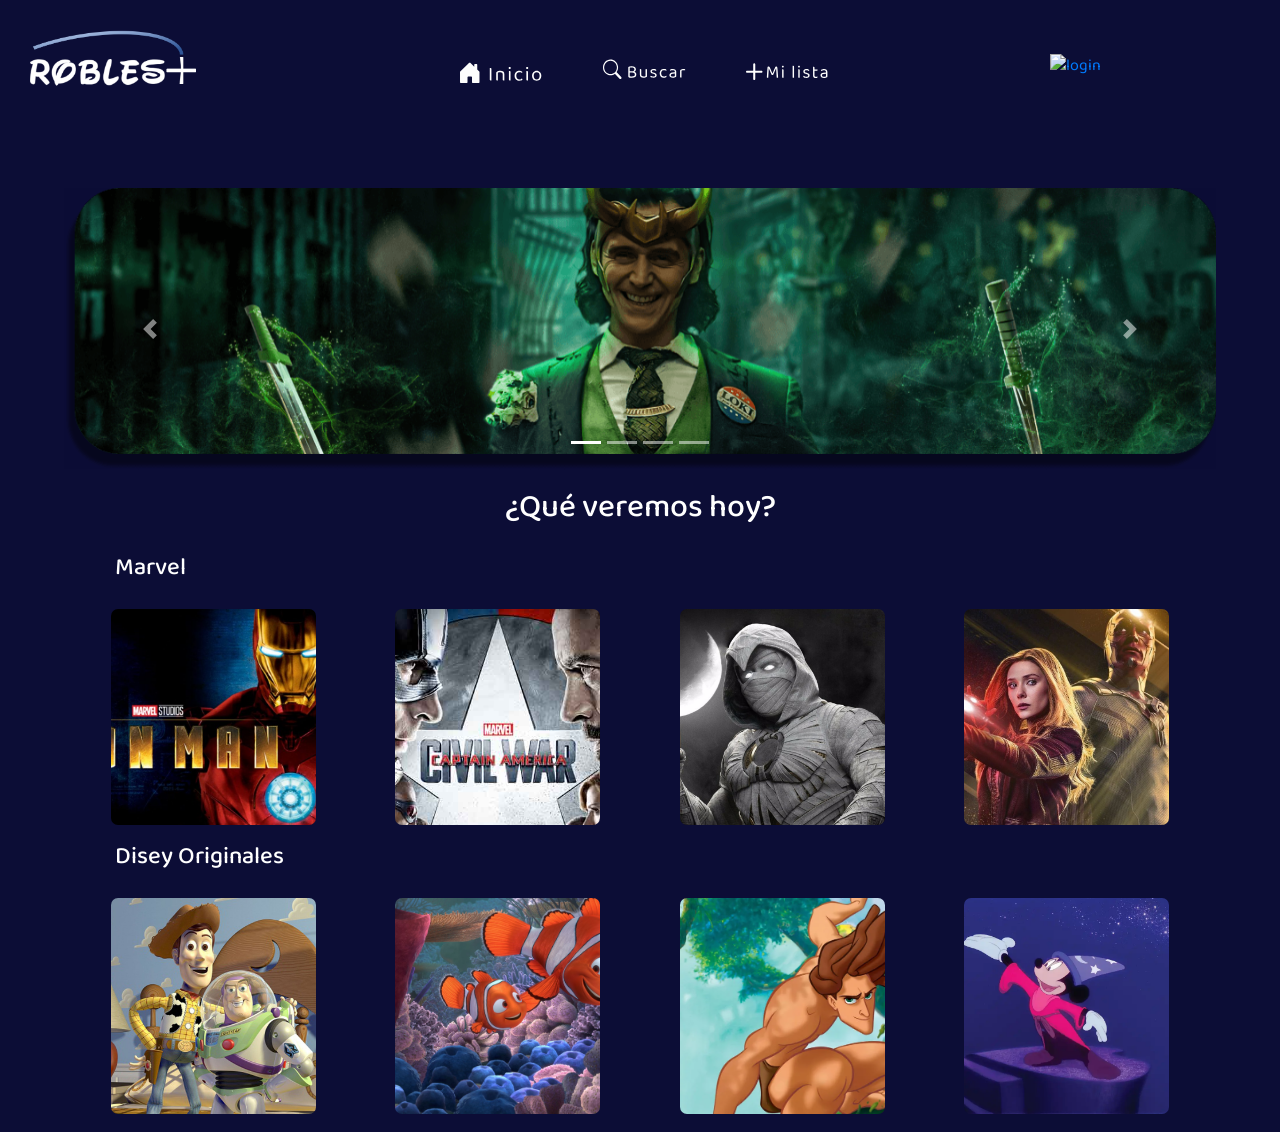
==== index.html @ 11cf2939 "update" ====
<!DOCTYPE html>
<html lang="en">
<head>
    <meta charset="UTF-8">
    <meta http-equiv="X-UA-Compatible" content="IE=edge">
    <meta name="viewport" content="width=device-width, initial-scale=1.0">
    <!-- Bootstrap css -->
    <link rel="stylesheet" href="https://cdn.jsdelivr.net/npm/bootstrap@4.6.1/dist/css/bootstrap.min.css" integrity="sha384-zCbKRCUGaJDkqS1kPbPd7TveP5iyJE0EjAuZQTgFLD2ylzuqKfdKlfG/eSrtxUkn" crossorigin="anonymous">    <link rel="stylesheet" href="css/style.css">
    <!-- Para iconos outline google -->
    <link rel="stylesheet" href="https://fonts.googleapis.com/css?family=Material+Icons+Outlined">
    <title>Robles+</title>
</head>
<body>

    <header class="header">

        <nav class="nav"> 
            <img src="assets/Logo Robles+.png" alt="Logo" class="logo" />  
            <a href="#"><img src="assets/Boton-Inicio.svg" alt="boton inicio"  class="btnnav"/></a>
            <a href="#"><img src="assets/Boton-Buscar.svg" alt="login"  class="btnnav"/></a>   
            <a href="#"><img src="assets/Boton-Lista.svg" alt="login"  class="btnnav"/></a>
            <a href="milista.html"><img src="assets/Loginbtn.svg" alt="login" class="login"/> </a> 
 
        </nav>
        
    </header>

    <section id="contenedor-slide">
        <div id="carouselExampleIndicators" class="carousel slide" data-ride="carousel">
            <ol class="carousel-indicators">
              <li data-target="#carouselExampleIndicators" data-slide-to="0" class="active"></li>
              <li data-target="#carouselExampleIndicators" data-slide-to="1"></li>
              <li data-target="#carouselExampleIndicators" data-slide-to="2"></li>
              <li data-target="#carouselExampleIndicators" data-slide-to="3"></li>
              
            </ol>
            <div class="carousel-inner">
              <div class="carousel-item active">
                <img class="d-block w-100" src="assets/img/marvel-slide.png" alt="First slide">
              </div>
              <div class="carousel-item">
                <img class="d-block w-100" src="assets/img/disney-slide.png" alt="Second slide">
              </div>
              <div class="carousel-item">
                <img class="d-block w-100" src="assets/img/stw-slide.png" alt="Third slide">
              </div>
              <div class="carousel-item">
                <img class="d-block w-100" src="assets/img/natgeo-slide.png" alt="Fourth slide">
              </div>
            </div>
            <a class="carousel-control-prev" href="#carouselExampleIndicators" role="button" data-slide="prev">
              <span class="carousel-control-prev-icon" aria-hidden="true"></span>
              <span class="sr-only"></span>
            </a>
            <a class="carousel-control-next" href="#carouselExampleIndicators" role="button" data-slide="next">
              <span class="carousel-control-next-icon" aria-hidden="true"></span>
              <span class="sr-only"></span>
            </a>
          </div>
    </section>
    
    <main class="main">
      
      <h2>¿Qué veremos hoy?</h2>

      <section class="contenedor-contenido">

        <div class="contenido">
          
            <h4>Marvel</h4>
          <a href=""><img src="assets/img/iron-man.jpg" alt="img"></a>
          <a href=""><img src="assets/img/civilwar.jpeg" alt="img"></a>
          <a href=""><img src="assets/img/moon.jpg" alt="img"></a>
          <a href=""><img src="assets/img/wandavision.jpg" alt="img"></a>
       
          <h4>Disey Originales</h4>
          <img src="assets/img/toystory.jpg" alt="img">
          <img src="assets/img/nemo.jpg" alt="img">
          <img src="assets/img/tarzan.jpg" alt="img">
          <img src="assets/img/mickey.jpg" alt="img">
        
        </div>

      </section>

    </main>

    
     <!-- Bootstrap JS  -->
<script src="https://cdn.jsdelivr.net/npm/jquery@3.5.1/dist/jquery.slim.min.js" integrity="sha384-DfXdz2htPH0lsSSs5nCTpuj/zy4C+OGpamoFVy38MVBnE+IbbVYUew+OrCXaRkfj" crossorigin="anonymous"></script>
<script src="https://cdn.jsdelivr.net/npm/bootstrap@4.6.1/dist/js/bootstrap.bundle.min.js" integrity="sha384-fQybjgWLrvvRgtW6bFlB7jaZrFsaBXjsOMm/tB9LTS58ONXgqbR9W8oWht/amnpF" crossorigin="anonymous"></script>

</body>
</html>
---- css/style.css ----
@import url('https://fonts.googleapis.com/css2?family=Baloo+Da+2:wght@400;500;600&display=swap');

:root
{
    --colorprimario: #0C0D36;
    --colorsecundario: #23459E;
    --colorextra: #1555B6;
    --blanco: white;

}

*
{
    /* Reseteamos propiedas del documento */
    margin: 0;
    padding: 0;
    outline: 0;
    box-sizing: border-box;
}


body{
    overflow-x:hidden
}

html, body{
    
    /* En el html y body se debe modificar su altura para que el degradado
    tenga sentido y se muestre bien*/

    height:100%;
    background-color: var(--colorprimario);
    font-family: 'Baloo Da 2', cursive;
    


}

.main h2
{
color: white;
margin-top: 1.5vw;
text-align: center;
}

.nav
{
    background-image: url("https://i.ibb.co/0fchgHs/Rectangle-5.png");
    min-height: 150px;
    width: 100vw;
}

.nav .logo
{
    
    width: 13vw;
    position: absolute;
    left: 30px;
    top: 30px;
}


.nav .btnnav
{
    
    float: left;
    position: relative;
    left: 300%;
    top: 55px;
    margin: 0 30px 0 30px;
    text-decoration: none;
    width: 6.5vw;



}

.nav .btnnav:hover
{
       /* Este dropsadow nos permite una sombra que rodea exactamente todo el contenido*/
       filter: drop-shadow(0 0 2.5px var(--blanco));
       transition: all 0.5s;
}



.nav .login
{
    width: 15vw; 
    position: absolute;
    left: 82%;
    top: 6%;
    transition: all 0.5s;

}

.nav .login:hover
{

    /* Este dropsadow nos permite una sombra que rodea exactamente todo el contenido*/
    filter: drop-shadow(0 0 2.5px var(--blanco));
    transition: all 0.5s;
  
    
}

#contenedor-slide
{
   
   margin-left: 5%;
   margin-top: 3%;
   width: 90vw;
   text-align: center;

}

/* Se encarga de la transición de slide*/
.carousel-item
{
    transition: all 0.5s ;
}

/* Estilos para el contenedor de contenido*/
.contenedor-contenido
{
    position: relative;
    left: 5vw;
    width: 90vw;

}


.contenido
{

  position: relative;
  margin-top: 3vh;
  text-align: center;
  color: var(--blanco);
    
}

.contenido img
{
    position: relative;
    margin-left: 3vw;
    margin-right: 3vw;
    margin-top: 2vh;
    margin-bottom: 2vh;
    width: 16vw;
    height: 24vh;
    border-radius: 7px;
    transition: all 0.5s;
    /*Esta propiedad permite que las imagenes no se estiren*/
    object-fit: cover;
    
}

.contenido img:hover
{
    filter: drop-shadow(0 0 4px var(--blanco));
    transition: all 0.5s;
}

.contenido h4
{

    position: relative;
    text-align: left;
    margin-left: 4vw;
    transition: all 0.5s;
    
}

.contenido h4:hover
{
    filter: drop-shadow(0 0 2px var(--blanco));
    transition: all 0.5s;
}
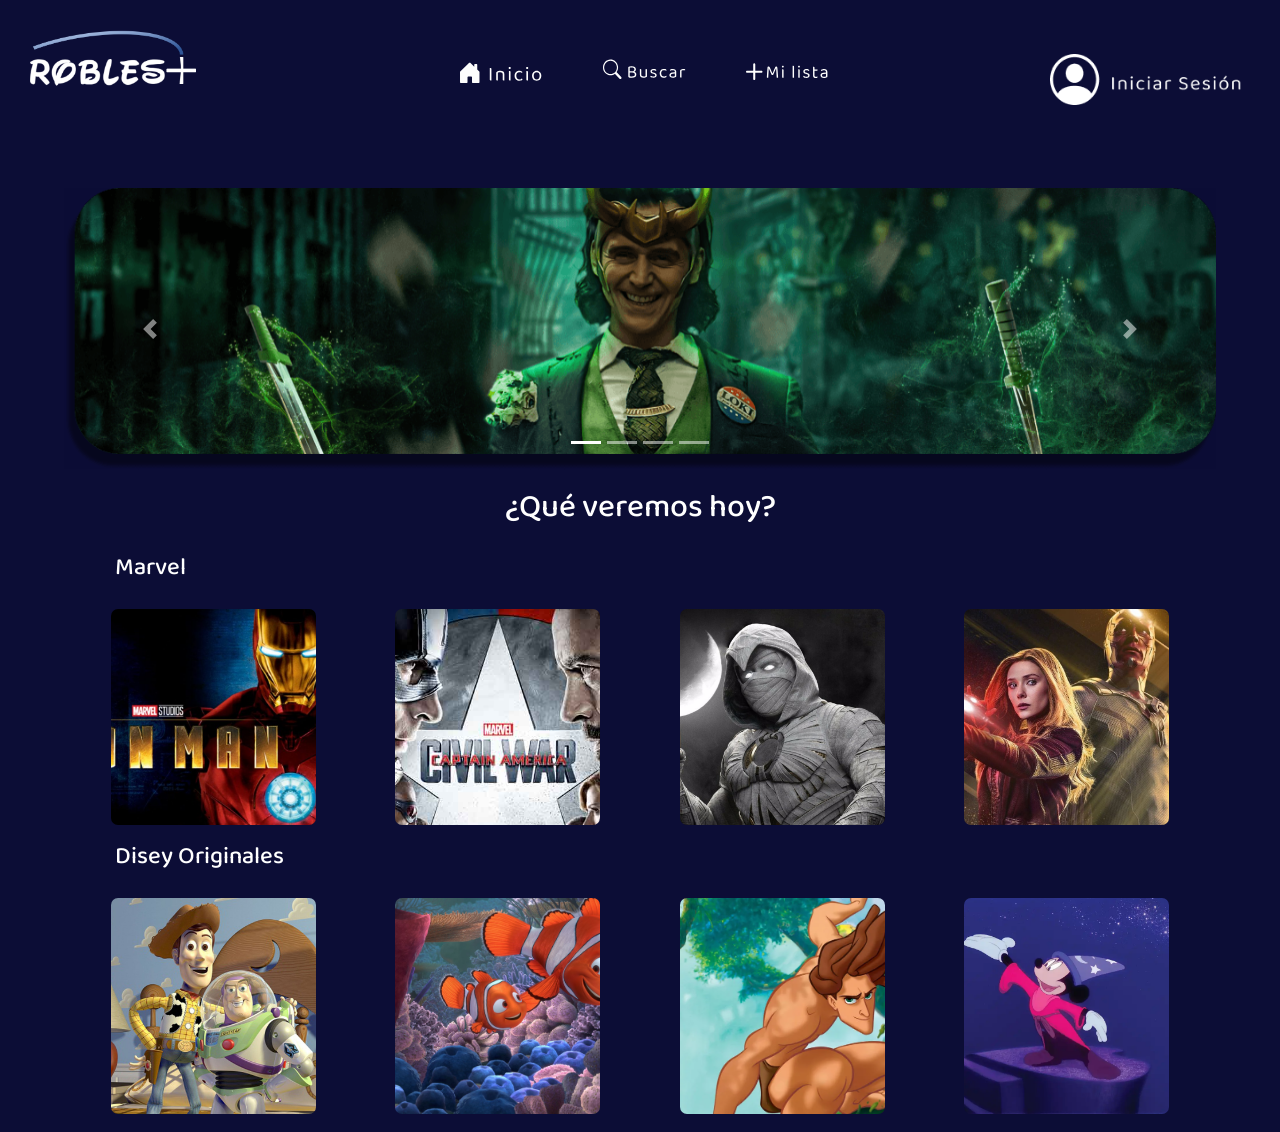
==== commit 130d69f2: "update" ====
--- a/index.html
+++ b/index.html
@@ -19,7 +19,7 @@
             <a href="#"><img src="assets/Boton-Inicio.svg" alt="boton inicio"  class="btnnav"/></a>
             <a href="#"><img src="assets/Boton-Buscar.svg" alt="login"  class="btnnav"/></a>   
             <a href="#"><img src="assets/Boton-Lista.svg" alt="login"  class="btnnav"/></a>
-            <a href="milista.html"><img src="assets/Loginbtn.svg" alt="login" class="login"/> </a> 
+            <a href="milista.html"><img src="assets/img/loginbtn.png" alt="login" class="login"/> </a> 
  
         </nav>
         
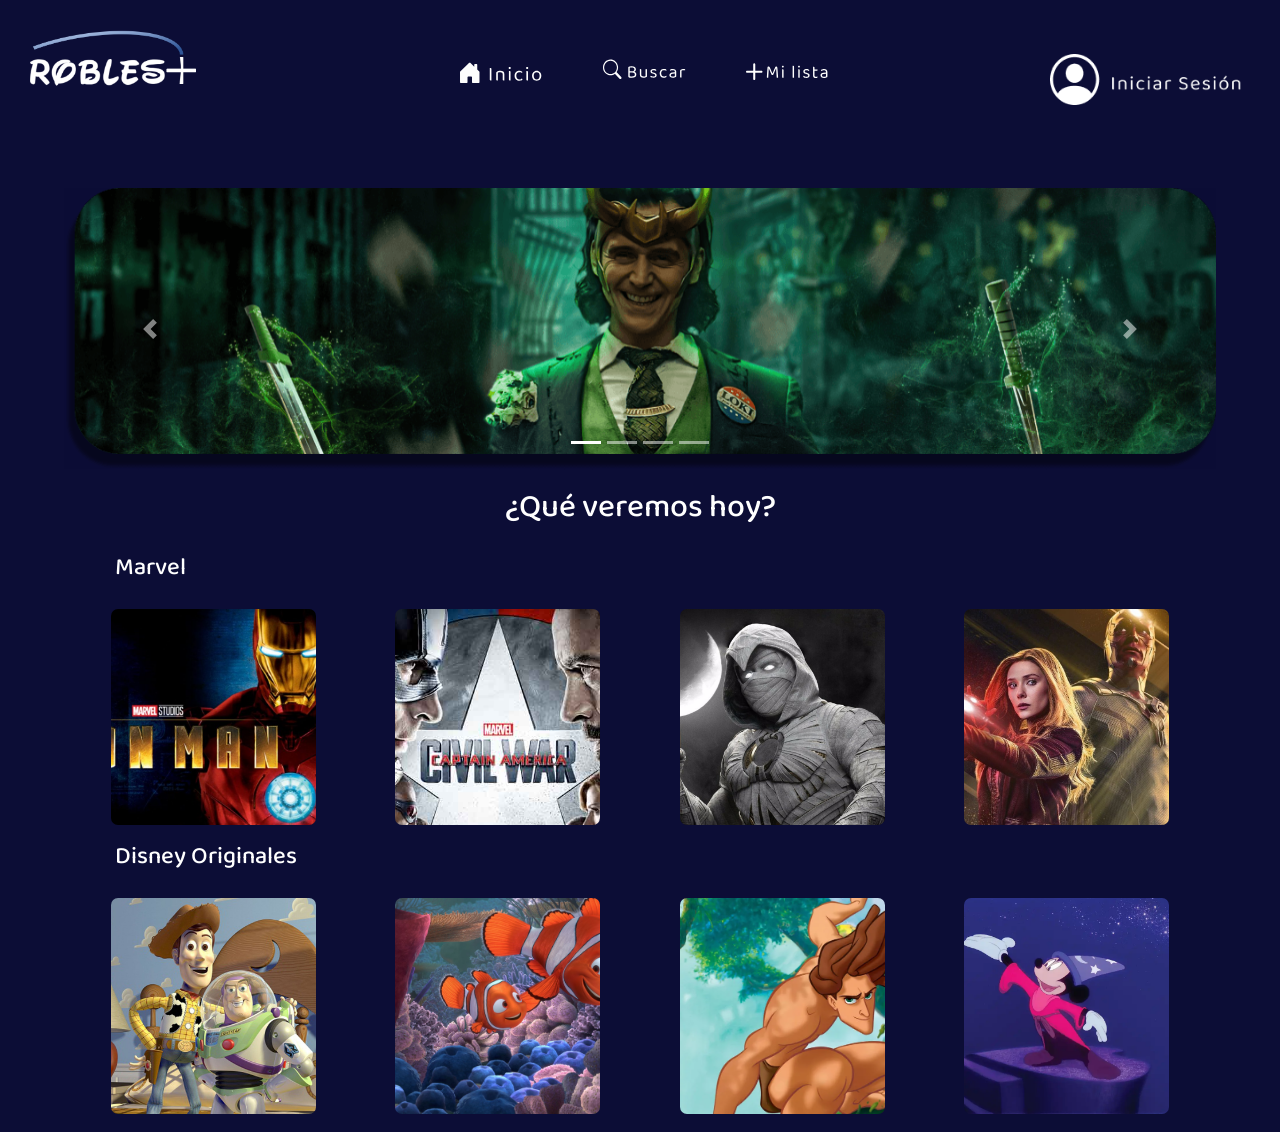
==== commit a7bf3cee: "Update index.html" ====
--- a/index.html
+++ b/index.html
@@ -1,11 +1,12 @@
 <!DOCTYPE html>
-<html lang="en">
+<html lang="es">
 <head>
     <meta charset="UTF-8">
     <meta http-equiv="X-UA-Compatible" content="IE=edge">
     <meta name="viewport" content="width=device-width, initial-scale=1.0">
     <!-- Bootstrap css -->
-    <link rel="stylesheet" href="https://cdn.jsdelivr.net/npm/bootstrap@4.6.1/dist/css/bootstrap.min.css" integrity="sha384-zCbKRCUGaJDkqS1kPbPd7TveP5iyJE0EjAuZQTgFLD2ylzuqKfdKlfG/eSrtxUkn" crossorigin="anonymous">    <link rel="stylesheet" href="css/style.css">
+    <link rel="stylesheet" href="https://cdn.jsdelivr.net/npm/bootstrap@4.6.1/dist/css/bootstrap.min.css" integrity="sha384-zCbKRCUGaJDkqS1kPbPd7TveP5iyJE0EjAuZQTgFLD2ylzuqKfdKlfG/eSrtxUkn" crossorigin="anonymous">    
+    <link rel="stylesheet" href="assets/css/style.css">
     <!-- Para iconos outline google -->
     <link rel="stylesheet" href="https://fonts.googleapis.com/css?family=Material+Icons+Outlined">
     <title>Robles+</title>
@@ -15,10 +16,10 @@
     <header class="header">
 
         <nav class="nav"> 
-            <img src="assets/Logo Robles+.png" alt="Logo" class="logo" />  
-            <a href="#"><img src="assets/Boton-Inicio.svg" alt="boton inicio"  class="btnnav"/></a>
-            <a href="#"><img src="assets/Boton-Buscar.svg" alt="login"  class="btnnav"/></a>   
-            <a href="#"><img src="assets/Boton-Lista.svg" alt="login"  class="btnnav"/></a>
+            <img src="assets/img/Logo Robles+.png" alt="Logo" class="logo" />  
+            <a href="#"><img src="assets/svg/Boton-Inicio.svg" alt="boton inicio"  class="btnnav"/></a>
+            <a href="#"><img src="assets/svg/Boton-Buscar.svg" alt="login"  class="btnnav"/></a>   
+            <a href="#"><img src="assets/svg/Boton-Lista.svg" alt="login"  class="btnnav"/></a>
             <a href="milista.html"><img src="assets/img/loginbtn.png" alt="login" class="login"/> </a> 
  
         </nav>
@@ -73,7 +74,7 @@
           <a href=""><img src="assets/img/moon.jpg" alt="img"></a>
           <a href=""><img src="assets/img/wandavision.jpg" alt="img"></a>
        
-          <h4>Disey Originales</h4>
+          <h4>Disney Originales</h4>
           <img src="assets/img/toystory.jpg" alt="img">
           <img src="assets/img/nemo.jpg" alt="img">
           <img src="assets/img/tarzan.jpg" alt="img">
--- a/assets/css/style.css
+++ b/assets/css/style.css
@@ -0,0 +1,321 @@
+@import url('https://fonts.googleapis.com/css2?family=Baloo+Da+2:wght@400;500;600&display=swap');
+
+:root
+{
+    --colorprimario: #0C0D36;
+    --colorsecundario: #23459E;
+    --colorextra: #1555B6;
+    --blanco: white;
+
+}
+
+*
+{
+    /* Reseteamos propiedas del documento */
+    margin: 0;
+    padding: 0;
+    outline: 0;
+    box-sizing: border-box;
+}
+
+
+body{
+    overflow-x:hidden
+}
+
+html, body{
+    
+    /* En el html y body se debe modificar su altura para que el degradado
+    tenga sentido y se muestre bien*/
+
+    height:100%;
+    background-color: var(--colorprimario);
+    font-family: 'Baloo Da 2', cursive;
+    
+
+
+}
+
+.main h2
+{
+color: white;
+margin-top: 1.5vw;
+text-align: center;
+}
+
+.nav
+{
+    background-image: url("https://i.ibb.co/0fchgHs/Rectangle-5.png");
+    min-height: 150px;
+    width: 100vw;
+}
+
+.nav .logo
+{
+    
+    width: 13vw;
+    position: absolute;
+    left: 30px;
+    top: 30px;
+}
+
+
+.nav .btnnav
+{
+    
+    float: left;
+    position: relative;
+    left: 300%;
+    top: 55px;
+    margin: 0 30px 0 30px;
+    text-decoration: none;
+    width: 6.5vw;
+
+
+
+}
+
+.nav .btnnav:hover
+{
+       /* Este dropsadow nos permite una sombra que rodea exactamente todo el contenido*/
+       filter: drop-shadow(0 0 2.5px var(--blanco));
+       transition: all 0.5s;
+}
+
+
+
+.nav .login
+{
+    width: 15vw; 
+    position: absolute;
+    left: 82%;
+    top: 6%;
+    transition: all 0.5s;
+
+}
+
+.nav .login:hover
+{
+
+    /* Este dropsadow nos permite una sombra que rodea exactamente todo el contenido*/
+    filter: drop-shadow(0 0 2.5px var(--blanco));
+    transition: all 0.5s;
+  
+    
+}
+
+#contenedor-slide
+{
+   
+   margin-left: 5%;
+   margin-top: 3%;
+   width: 90vw;
+   text-align: center;
+
+}
+
+/* Se encarga de la transición de slide*/
+.carousel-item
+{
+    transition: all 0.5s ;
+}
+
+/* Estilos para el contenedor de contenido*/
+.contenedor-contenido
+{
+    position: relative;
+    left: 5vw;
+    width: 90vw;
+
+}
+
+
+.contenido
+{
+
+  position: relative;
+  margin-top: 3vh;
+  text-align: center;
+  color: var(--blanco);
+    
+}
+
+.contenido img
+{
+    position: relative;
+    margin-left: 3vw;
+    margin-right: 3vw;
+    margin-top: 2vh;
+    margin-bottom: 2vh;
+    width: 16vw;
+    height: 24vh;
+    border-radius: 7px;
+    transition: all 0.5s;
+    /*Esta propiedad permite que las imagenes no se estiren*/
+    object-fit: cover;
+    
+}
+
+.contenido img:hover
+{
+    filter: drop-shadow(0 0 4px var(--blanco));
+    transition: all 0.5s;
+}
+
+.contenido h4
+{
+
+    position: relative;
+    text-align: left;
+    margin-left: 4vw;
+    transition: all 0.5s;
+    
+}
+
+.contenido h4:hover
+{
+    filter: drop-shadow(0 0 2px var(--blanco));
+    transition: all 0.5s;
+}
+
+/* Media Queries Responsivo */
+
+/*Tablet*/
+/*Vertical*/
+@media (min-width: 576px) and (max-width: 991.98px) and (orientation:portrait) 
+{
+   
+    .nav .login
+{
+    width: 13vw; 
+    position: absolute;
+    left: 82%;
+    top: 5%;
+    transition: all 0.5s;
+
+}
+
+.nav{
+    min-height: 120px;
+}
+
+.nav .btnnav
+{
+    
+   
+    left: 170%;
+    top: 40px;
+    margin: 0 20px 0 20px;
+    width: 8vw;
+
+}
+
+.contenido img
+{
+   
+  
+ 
+    width: 50vw;
+    height: 20vh;
+    border-radius: 20px;
+
+    
+}
+
+.contenido h4
+{
+    text-align: center;
+}
+
+}
+
+
+/*Disposotivos movil*/
+/*Vertical*/
+@media (max-width: 575.98px)and (orientation:portrait) {
+    
+    
+    .nav .login
+{
+    width: 14vw; 
+    position: absolute;
+    left: 82%;
+    top: 6%;
+    transition: all 0.5s;
+
+}
+
+.nav{
+    min-height: 100px;
+}
+
+.nav .btnnav
+{
+    
+   
+    left: 170%;
+    top: 40px;
+    margin: 0 20px 0 20px;
+    width: 9vw;
+
+}
+
+.contenido img
+{
+ 
+    width: 50vw;
+    height: 20vh;
+    border-radius: 20px;
+ 
+}
+
+.contenido h4
+{
+    text-align: center;
+}
+
+ }
+
+ @media (max-width: 720px)and (orientation:portrait) {
+    
+    
+    .nav .login
+{
+    width: 12vw; 
+    position: absolute;
+    left: 82%;
+    top: 6%;
+    transition: all 0.5s;
+
+}
+
+.nav{
+    min-height: 100px;
+}
+
+.nav .btnnav
+{
+    
+   
+    left: 165%;
+    top: 40px;
+    margin: 0 20px 0 20px;
+    width: 9vw;
+
+}
+
+.contenido img
+{
+ 
+    width: 50vw;
+    height: 20vh;
+    border-radius: 20px;
+ 
+}
+
+.contenido h4
+{
+    text-align: center;
+}
+
+ }
